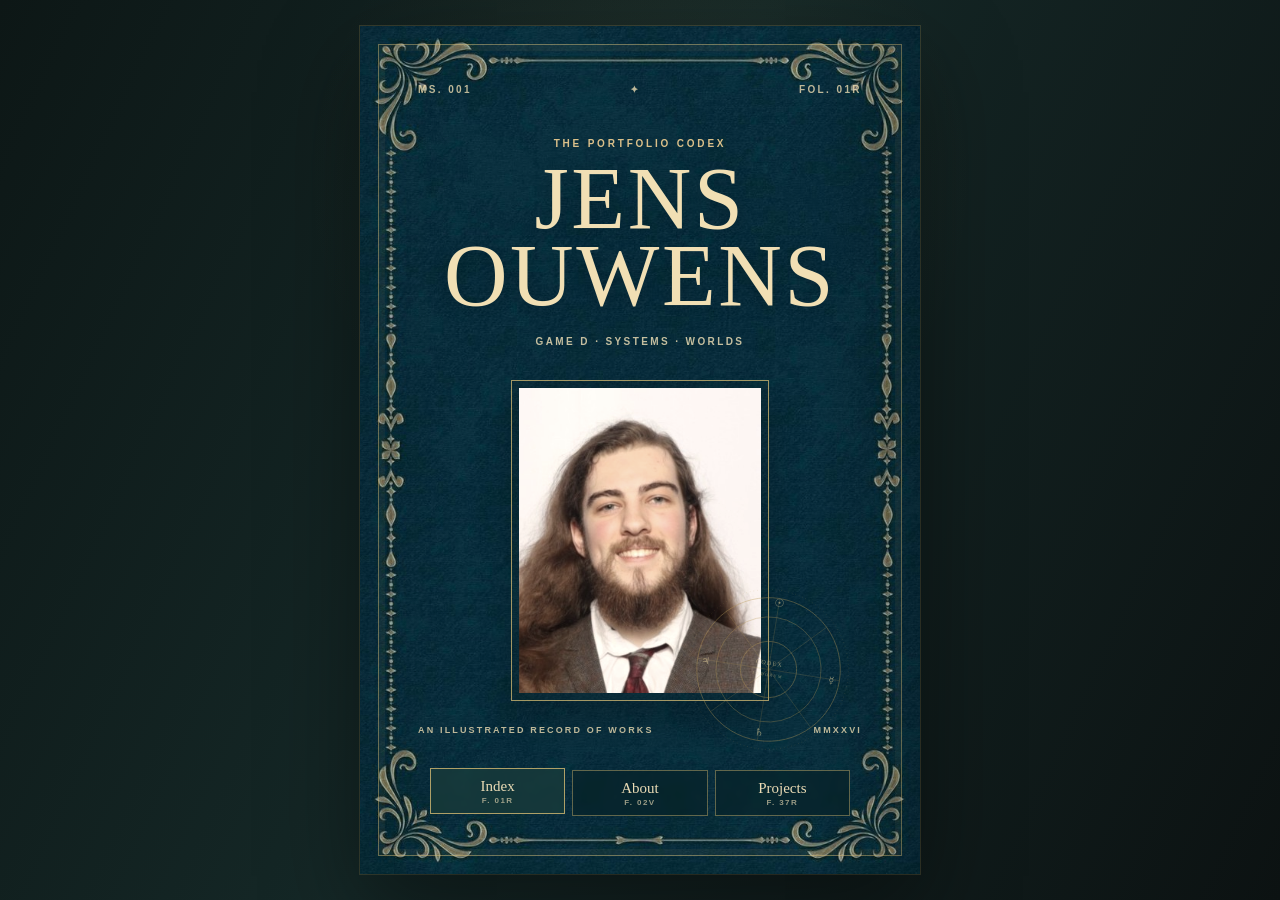
==== index.html @ c45a253c "Added: Porfolio files" ====
<!doctype html>
<html lang="en">
<head>
  <meta charset="utf-8">
  <meta name="viewport" content="width=device-width, initial-scale=1">
  <meta name="description" content="A game developer portfolio presented as a medieval scientific codex.">
  <title>The Portfolio Codex — Index</title>
  <link rel="stylesheet" href="style.css">
</head>
<body class="cover-page">
  <main class="cover-shell">
    <section class="book-cover" aria-label="Portfolio cover">
      <div class="cover-border" aria-hidden="true"></div>
      <div class="cover-topline">
        <span>MS. 001</span>
        <span>✦</span>
        <span>FOL. 01R</span>
      </div>

      <div class="cover-title">
        <p class="eyebrow">THE PORTFOLIO CODEX</p>
        <h1>JENS<br>OUWENS</h1>
        <p class="cover-subtitle">GAME D · SYSTEMS · WORLDS</p>
      </div>

      <div class="cover-portrait-wrap">
        <div class="portrait-frame">
          <img src="media/JensOuwensProfiel.jpg" alt="Portrait placeholder">
        </div>
        <img class="orbit-mark" src="media/ornament-wheel.svg" alt="" aria-hidden="true">
      </div>

      <div class="cover-note">
        <span>AN ILLUSTRATED RECORD OF WORKS</span>
        <span>MMXXVI</span>
      </div>

      <nav class="cover-nav" aria-label="Primary">
        <a class="current" href="index.html"><span>Index</span><small>F. 01R</small></a>
        <a href="about.html"><span>About</span><small>F. 02V</small></a>
        <a href="projects.html"><span>Projects</span><small>F. 37R</small></a>
      </nav>
    </section>
  </main>
  <script src="script.js"></script>
</body>
</html>
---- style.css ----
:root {
  --ink: #2b251c;
  --ink-soft: #615744;
  --paper: #e5d8b5;
  --paper-deep: #cdbb8a;
  --paper-light: #efe6c9;
  --green: #52644f;
  --green-dark: #33453a;
  --red: #7c4038;
  --gold: #b99b58;
  --line: rgba(62, 49, 33, .46);
  --line-light: rgba(239, 230, 201, .24);
  --shadow: rgba(24, 19, 13, .18);
  --serif: "Baskerville", "Palatino Linotype", "Book Antiqua", Georgia, serif;
  --sans: Inter, ui-sans-serif, -apple-system, BlinkMacSystemFont, "Segoe UI", sans-serif;
}

* { box-sizing: border-box; }
html { scroll-behavior: smooth; }
body {
  margin: 0;
  min-height: 100vh;
  color: var(--ink);
  background: #171714;
  font-family: var(--serif);
}
button, input, select { font: inherit; }
a { color: inherit; }
img { max-width: 100%; }

/* Cover */
.cover-page {
  background:
    radial-gradient(circle at 50% 20%, rgba(210, 180, 104, .07), transparent 35%),
    linear-gradient(115deg, #0d1716, #152827 45%, #0c1212);
  color: #eadbb5;
  overflow-x: hidden;
}
.cover-shell {
  min-height: 100vh;
  display: grid;
  place-items: center;
  padding: 26px;
}
.book-cover {
  position: relative;
  width: min(560px, 92vw);
  min-height: min(860px, calc(100vh - 52px));
  aspect-ratio: 736 / 1103;
  padding: clamp(30px, 5vw, 58px);
  display: flex;
  flex-direction: column;
  align-items: center;
  justify-content: space-between;
  overflow: hidden;
  background:
    linear-gradient(rgba(6, 37, 41, .18), rgba(6, 37, 41, .18)),
    url("media/BookCover.jpg") center / cover no-repeat;
  box-shadow: 0 34px 90px rgba(0,0,0,.42), 0 0 0 1px rgba(218, 187, 109, .18);
  isolation: isolate;
}
.book-cover::after {
  content: "";
  position: absolute;
  inset: 0;
  background: linear-gradient(90deg, rgba(0,0,0,.08), transparent 18%, transparent 82%, rgba(0,0,0,.18));
  pointer-events: none;
}
.cover-border {
  position: absolute;
  inset: 18px;
  border: 1px solid rgba(220, 193, 124, .5);
  box-shadow: inset 0 0 0 6px rgba(222, 191, 116, .06);
  pointer-events: none;
  z-index: 0;
}
.cover-topline, .cover-note {
  width: 100%;
  display: flex;
  justify-content: space-between;
  gap: 10px;
  position: relative;
  z-index: 2;
  font: 600 10px/1.2 var(--sans);
  letter-spacing: .24em;
  text-transform: uppercase;
  color: rgba(241, 223, 179, .78);
}
.cover-title {
  position: relative;
  z-index: 2;
  text-align: center;
  margin-top: 20px;
}
.eyebrow, .section-kicker {
  margin: 0 0 10px;
  font: 700 10px/1.2 var(--sans);
  letter-spacing: .28em;
  text-transform: uppercase;
}
.cover-title .eyebrow { color: #dbc08a; }
.cover-title h1 {
  margin: 0;
  font: 500 clamp(48px, 9vw, 88px)/.88 var(--serif);
  letter-spacing: .03em;
  color: #f1dfb4;
  text-shadow: 0 3px 18px rgba(0,0,0,.24);
}
.cover-subtitle {
  margin: 20px 0 0;
  font: 600 10px/1.3 var(--sans);
  letter-spacing: .24em;
  color: rgba(239, 223, 182, .82);
}
.cover-portrait-wrap {
  position: relative;
  width: min(58%, 270px);
  aspect-ratio: 4 / 5;
  margin: 10px 0 2px;
  z-index: 2;
}
.portrait-frame {
  position: absolute;
  inset: 0;
  padding: 7px;
  border: 1px solid rgba(224, 194, 118, .72);
  background: rgba(12, 32, 31, .18);
  box-shadow: 0 22px 30px rgba(0,0,0,.2);
}
.portrait-frame img {
  width: 100%;
  height: 100%;
  display: block;
  object-fit: cover;
  filter: sepia(.12) saturate(.8);
}
.orbit-mark {
  position: absolute;
  width: 72%;
  aspect-ratio: 1;
  right: -36%;
  bottom: -19%;
  opacity: .58;
  transform: rotate(9deg);
}
.cover-note { font-size: 9px; }
.cover-nav {
  width: min(420px, 100%);
  display: grid;
  grid-template-columns: repeat(3, 1fr);
  margin-top: 12px;
  position: relative;
  z-index: 3;
  gap: 7px;
}
.cover-nav a {
  min-height: 46px;
  padding: 8px 10px;
  display: flex;
  flex-direction: column;
  align-items: center;
  justify-content: center;
  text-decoration: none;
  border: 1px solid rgba(224, 194, 118, .42);
  background: rgba(7, 31, 31, .44);
  backdrop-filter: blur(3px);
  transition: transform .18s ease, background .18s ease, border-color .18s ease;
}
.cover-nav a:hover, .cover-nav a.current {
  transform: translateY(-2px);
  background: rgba(29, 63, 59, .62);
  border-color: rgba(224, 194, 118, .76);
}
.cover-nav span { font-size: 15px; }
.cover-nav small {
  margin-top: 2px;
  font: 700 8px/1 var(--sans);
  letter-spacing: .18em;
  opacity: .65;
}

/* Common manuscript frame */
.folio-page, .detail-page {
  background:
    linear-gradient(rgba(18, 16, 12, .1), rgba(18, 16, 12, .1)),
    #1c1b17;
}
.page-frame {
  width: min(1500px, calc(100% - 28px));
  min-height: 100vh;
  margin: 0 auto;
  padding: 18px 0 26px;
}
.site-header, .detail-header {
  width: min(1240px, calc(100% - 30px));
  margin: 0 auto 10px;
  min-height: 56px;
  display: grid;
  grid-template-columns: 1fr auto 1fr;
  align-items: end;
  gap: 14px;
  color: #eee1bb;
}
.site-header nav {
  display: flex;
  justify-content: center;
  align-items: stretch;
  gap: 7px;
}
.site-header nav a {
  min-width: 120px;
  padding: 10px 18px 12px;
  border: 1px solid rgba(228, 208, 159, .28);
  border-bottom: none;
  text-decoration: none;
  font: 700 11px/1 var(--sans);
  letter-spacing: .12em;
  text-transform: uppercase;
  background: #292721;
}
.site-header nav a:hover, .site-header nav a.active {
  background: #e4d3a8;
  color: #2c251b;
  border-color: #e4d3a8;
}
.brand-mark, .folio-number {
  align-self: center;
  font: 700 10px/1.2 var(--sans);
  letter-spacing: .2em;
  text-transform: uppercase;
  text-decoration: none;
}
.brand-mark span {
  margin-right: 6px;
  color: #d7b868;
  font-size: 18px;
  vertical-align: -2px;
}
.folio-number { text-align: right; opacity: .72; }

.folio-sheet {
  position: relative;
  width: min(1240px, calc(100% - 30px));
  margin: 0 auto;
  padding: clamp(28px, 4vw, 50px);
  background:
    linear-gradient(rgba(239, 228, 194, .07), rgba(239, 228, 194, .07)),
    url("media/Parchement.jpg") center / cover fixed;
  box-shadow: 0 18px 48px rgba(0,0,0,.32), 0 0 0 1px rgba(238, 220, 176, .18);
  overflow: hidden;
}
.folio-sheet::before {
  content: "";
  position: absolute;
  inset: 14px;
  border: 1px solid rgba(60, 46, 31, .28);
  pointer-events: none;
}
.folio-sheet::after {
  content: "";
  position: absolute;
  top: 0;
  right: 0;
  width: 44%;
  height: 100%;
  background: linear-gradient(90deg, transparent, rgba(83, 68, 39, .08));
  pointer-events: none;
}
.sheet-corner {
  position: relative;
  z-index: 1;
  font: 700 9px/1.2 var(--sans);
  letter-spacing: .25em;
  text-transform: uppercase;
  color: var(--ink-soft);
}
.sheet-rule, .detail-divider {
  height: 1px;
  background: var(--line);
  margin: 14px 0 28px;
}

/* About */
.about-hero {
  position: relative;
  z-index: 1;
  display: grid;
  grid-template-columns: 1.05fr .85fr .55fr;
  gap: clamp(20px, 3vw, 44px);
  align-items: start;
}
.about-copy h1, .projects-heading h1, .detail-hero h1 {
  margin: 0 0 16px;
  font-weight: 500;
  font-size: clamp(44px, 6vw, 74px);
  line-height: .96;
}
.about-copy .lede {
  max-width: 44rem;
  margin: 0 0 18px;
  font-size: clamp(19px, 2.2vw, 28px);
  line-height: 1.22;
}
.about-copy p:not(.section-kicker):not(.lede):not(.pull-quote) {
  max-width: 40rem;
  color: #4c4333;
  line-height: 1.75;
}
.pull-quote {
  max-width: 28rem;
  margin: 28px 0 0;
  padding: 14px 0 0 18px;
  border-left: 2px solid var(--red);
  font-size: 20px;
  font-style: italic;
  color: var(--green-dark);
}
.portrait-figure { margin: 0; }
.portrait-figure img {
  width: 100%;
  display: block;
  aspect-ratio: 4 / 5;
  object-fit: cover;
  border: 1px solid rgba(64, 48, 30, .5);
  padding: 8px;
  background: rgba(240, 231, 203, .4);
}
.portrait-figure figcaption, .detail-hero-image figcaption, .gallery-grid figcaption {
  margin-top: 8px;
  display: flex;
  justify-content: space-between;
  gap: 10px;
  font: 700 9px/1.4 var(--sans);
  letter-spacing: .14em;
  text-transform: uppercase;
  color: #6b604d;
}
.marginalia {
  padding-left: 20px;
  border-left: 1px solid var(--line);
  color: #5b503f;
  font-size: 13px;
  line-height: 1.6;
}
.marginalia p { margin: 0 0 24px; }
.marginalia-symbol {
  color: var(--red);
  font-size: 34px;
  margin-bottom: 16px;
}
.ornament-divider {
  position: relative;
  z-index: 1;
  display: grid;
  grid-template-columns: auto 1fr auto 1fr auto;
  gap: 10px;
  align-items: center;
  margin: 36px 0;
  color: var(--red);
}
.ornament-divider i { display: block; height: 1px; background: var(--line); }
.about-columns {
  position: relative;
  z-index: 1;
  display: grid;
  grid-template-columns: 1.3fr .7fr;
  gap: 28px;
}
.ink-panel {
  padding: 24px;
  border-top: 1px solid var(--line);
  border-bottom: 1px solid var(--line);
}
.ink-panel h2 { margin: 0 0 20px; font-size: 28px; font-weight: 500; }
.skill-matrix { display: grid; grid-template-columns: 1fr 1fr; gap: 1px; border-top: 1px solid var(--line); }
.skill-matrix div {
  display: grid;
  grid-template-columns: 30px 1fr;
  gap: 4px 10px;
  padding: 14px 0;
  border-bottom: 1px solid var(--line);
}
.skill-matrix span { font: 700 9px/1.5 var(--sans); letter-spacing: .12em; color: var(--red); }
.skill-matrix b { font-size: 17px; font-weight: 600; }
.skill-matrix em { grid-column: 2; font-style: normal; font-size: 12px; color: #776c58; }
.tool-list { display: flex; flex-wrap: wrap; gap: 7px; margin-bottom: 28px; }
.tool-list span, .tag {
  display: inline-flex;
  align-items: center;
  min-height: 27px;
  padding: 4px 9px;
  border: 1px solid rgba(65, 50, 31, .28);
  background: rgba(244, 233, 201, .45);
  font: 700 10px/1.1 var(--sans);
  letter-spacing: .06em;
  text-transform: uppercase;
}
.mini-diagram svg { width: 100%; height: auto; overflow: visible; }
.mini-diagram circle, .mini-diagram path { fill: none; stroke: rgba(77, 95, 73, .72); stroke-width: 1; }
.mini-diagram text { font: 700 9px var(--sans); letter-spacing: .08em; fill: #5f5544; text-anchor: middle; }
.experience-strip {
  position: relative;
  z-index: 1;
  margin-top: 28px;
  display: grid;
  grid-template-columns: .5fr 1.5fr;
  gap: 30px;
  padding: 18px 0 2px;
  border-top: 1px solid var(--line);
  border-bottom: 1px solid var(--line);
}
.experience-strip div { display: flex; gap: 12px; align-items: baseline; }
.experience-strip span { color: var(--red); font: 700 10px var(--sans); letter-spacing: .14em; }
.experience-strip strong { font-size: 19px; font-weight: 600; }
.experience-strip p { margin: 0; line-height: 1.7; color: #564c3c; }

/* Projects index */
.projects-heading {
  position: relative;
  z-index: 1;
  display: grid;
  grid-template-columns: 1fr auto;
  align-items: end;
  gap: 30px;
}
.projects-heading p:not(.section-kicker) { margin: 0; color: #5b503f; font-size: 15px; }
.catalogue-mark {
  width: 160px;
  height: 112px;
  position: relative;
  display: grid;
  place-items: center;
  border: 1px solid var(--line);
}
.catalogue-mark::before, .catalogue-mark::after {
  content: "";
  position: absolute;
  inset: 12px;
  border: 1px dashed rgba(79, 67, 48, .38);
}
.catalogue-mark::after { inset: 28px 40px; border-radius: 50%; }
.catalogue-mark span { position: absolute; font-size: 17px; }
.catalogue-mark span:nth-child(1) { left: 17px; top: 14px; color: var(--red); }
.catalogue-mark span:nth-child(2) { right: 17px; top: 14px; color: var(--green); }
.catalogue-mark span:nth-child(3) { bottom: 13px; left: 50%; transform: translateX(-50%); color: #6f644d; }
.filter-rail {
  position: relative;
  z-index: 2;
  display: grid;
  grid-template-columns: 1.7fr repeat(4, minmax(120px, 1fr)) auto;
  gap: 8px;
  padding: 20px 0 16px;
  margin-top: 28px;
  border-top: 1px solid var(--line);
  border-bottom: 1px solid var(--line);
}
.filter-rail label { display: flex; flex-direction: column; gap: 7px; }
.filter-rail label span {
  font: 700 8px/1 var(--sans);
  letter-spacing: .16em;
  text-transform: uppercase;
  color: #655a49;
}
.filter-rail input, .filter-rail select {
  width: 100%;
  height: 40px;
  border: 1px solid rgba(65, 50, 31, .38);
  background: rgba(241, 231, 201, .55);
  color: var(--ink);
  padding: 0 10px;
  outline: none;
  border-radius: 0;
}
.filter-rail input:focus, .filter-rail select:focus { border-color: var(--green); box-shadow: inset 0 0 0 1px rgba(82, 100, 79, .14); }
.text-button {
  align-self: end;
  height: 40px;
  padding: 0 13px;
  border: 1px solid rgba(65, 50, 31, .38);
  background: transparent;
  cursor: pointer;
  font: 700 9px var(--sans);
  letter-spacing: .14em;
  text-transform: uppercase;
}
.text-button:hover { background: rgba(82, 100, 79, .09); }
.filter-status {
  position: relative;
  z-index: 1;
  display: flex;
  justify-content: space-between;
  gap: 20px;
  padding: 12px 0 6px;
  color: #776c58;
  font: 700 9px/1.4 var(--sans);
  letter-spacing: .12em;
  text-transform: uppercase;
}
.project-grid {
  position: relative;
  z-index: 1;
  display: grid;
  grid-template-columns: repeat(2, minmax(0, 1fr));
  gap: 26px;
  padding-top: 18px;
}
.project-card {
  display: flex;
  flex-direction: column;
  text-decoration: none;
  border: 1px solid rgba(61, 48, 32, .35);
  background: rgba(242, 232, 205, .46);
  transition: transform .18s ease, box-shadow .18s ease, border-color .18s ease;
}
.project-card:hover {
  transform: translateY(-4px);
  border-color: rgba(83, 101, 79, .65);
  box-shadow: 0 15px 25px rgba(55, 45, 30, .12);
}
.project-card.is-template { border-style: dashed; }
.project-card-image { position: relative; aspect-ratio: 1.58 / 1; overflow: hidden; background: #d6c393; }
.project-card-image img { width: 100%; height: 100%; object-fit: cover; display: block; transition: transform .35s ease; }
.project-card:hover .project-card-image img { transform: scale(1.025); }
.folio-chip {
  position: absolute;
  top: 10px;
  right: 10px;
  padding: 5px 7px;
  background: rgba(27, 26, 21, .74);
  color: #efe4c5;
  font: 700 8px var(--sans);
  letter-spacing: .14em;
}
.project-card-body { padding: 17px 18px 16px; }
.project-card-kicker { color: var(--red); font: 700 8px var(--sans); letter-spacing: .18em; text-transform: uppercase; }
.project-card h2 { margin: 8px 0 7px; font-size: 27px; line-height: 1; font-weight: 500; }
.project-card p { margin: 0; color: #625947; font-size: 14px; line-height: 1.6; min-height: 45px; }
.project-meta { margin-top: 15px; display: flex; flex-wrap: wrap; gap: 6px; }
.project-meta span {
  padding-right: 8px;
  border-right: 1px solid var(--line);
  font: 700 8px var(--sans);
  letter-spacing: .12em;
  text-transform: uppercase;
  color: #6a5e4b;
}
.project-meta span:last-child { border-right: 0; }
.empty-state { position: relative; z-index: 1; padding: 60px 20px; text-align: center; color: #6c604f; }
.load-error {
  display: grid;
  gap: 8px;
  padding: 30px;
  border: 1px dashed rgba(124,64,56,.5);
  background: rgba(124,64,56,.05);
  color: #654e49;
}
.load-error strong { font-size: 18px; }
.load-error small { color: #746857; line-height: 1.5; }
.load-error a { color: var(--green-dark); }

/* Project detail */
.detail-header { align-items: center; min-height: 52px; font: 700 9px var(--sans); letter-spacing: .16em; text-transform: uppercase; }
.detail-header > span:nth-child(2) { opacity: .6; }
.back-link { text-decoration: none; color: #eadcb8; }
.back-link:hover { text-decoration: underline; }
.detail-sheet { min-height: calc(100vh - 90px); }
.detail-hero {
  position: relative;
  z-index: 1;
  display: grid;
  grid-template-columns: 1fr auto;
  gap: 24px;
  align-items: end;
}
.detail-hook { max-width: 50rem; margin: 0; font-size: 19px; line-height: 1.45; color: #5b503f; }
.detail-stamp {
  min-width: 114px;
  padding: 10px 12px;
  border: 1px solid rgba(124, 64, 56, .46);
  text-align: center;
  color: var(--red);
  font: 700 9px var(--sans);
  letter-spacing: .14em;
  text-transform: uppercase;
  transform: rotate(-2deg);
}
.detail-hero-image {
  position: relative;
  z-index: 1;
  margin: 0;
}
.detail-hero-image img {
  width: 100%;
  display: block;
  aspect-ratio: 1.75 / 1;
  object-fit: cover;
  border: 1px solid rgba(62, 48, 31, .48);
  background: #d6c393;
}
.detail-meta-grid {
  position: relative;
  z-index: 1;
  display: grid;
  grid-template-columns: repeat(4, 1fr);
  margin-top: 20px;
  border-top: 1px solid var(--line);
  border-bottom: 1px solid var(--line);
}
.detail-meta-grid div { padding: 15px 16px; border-right: 1px solid var(--line); }
.detail-meta-grid div:last-child { border-right: 0; }
.detail-meta-grid span { display: block; margin-bottom: 7px; font: 700 8px var(--sans); letter-spacing: .18em; color: #706451; }
.detail-meta-grid strong { font-size: 16px; font-weight: 600; line-height: 1.35; }
.detail-intro-grid {
  position: relative;
  z-index: 1;
  display: grid;
  grid-template-columns: 1.4fr .6fr;
  gap: 35px;
  padding: 30px 0;
}
.detail-summary p:last-child { max-width: 54rem; margin: 0; font-size: 20px; line-height: 1.55; color: #443b2d; }
.detail-stack { padding-left: 24px; border-left: 1px solid var(--line); }
.spaced { margin-top: 24px; }
.tag-cloud { display: flex; flex-wrap: wrap; gap: 6px; }
.detail-sections { position: relative; z-index: 1; border-top: 1px solid var(--line); }
.detail-section {
  display: grid;
  grid-template-columns: 70px 1fr;
  gap: 20px;
  padding: 26px 0;
  border-bottom: 1px solid var(--line);
}
.section-number { color: var(--red); font: 700 13px var(--sans); letter-spacing: .16em; }
.detail-section h2 { margin: 0 0 8px; font-size: 28px; font-weight: 500; }
.detail-section p:last-child { max-width: 56rem; margin: 0; line-height: 1.75; color: #554b3a; }
.contribution-grid {
  position: relative;
  z-index: 1;
  display: grid;
  grid-template-columns: 1fr 1fr;
  gap: 28px;
  padding: 30px 0;
}
.contribution-grid article { border-top: 1px solid var(--line); }
.paper-list > div, .paper-list > a, .paper-list > span { border-bottom: 1px solid var(--line); }
.paper-list > div {
  display: grid;
  grid-template-columns: 32px 1fr;
  gap: 12px;
  padding: 12px 0;
}
.paper-list > div span { color: var(--red); font: 700 9px var(--sans); letter-spacing: .12em; }
.paper-list p { margin: 0; line-height: 1.55; color: #5a503f; }
.paper-list > a, .paper-list > span {
  display: flex;
  justify-content: space-between;
  gap: 10px;
  padding: 12px 0;
  text-decoration: none;
  color: var(--green-dark);
}
.paper-list > a:hover { color: var(--red); }
.quiet { color: #776d59 !important; }
.gallery-section { position: relative; z-index: 1; border-top: 1px solid var(--line); padding-top: 24px; }
.gallery-heading { display: flex; justify-content: space-between; gap: 15px; align-items: baseline; }
.gallery-heading > span { font: 700 8px var(--sans); letter-spacing: .14em; color: #736957; }
.gallery-grid { display: grid; grid-template-columns: repeat(2, 1fr); gap: 18px; }
.gallery-grid figure { margin: 0; }
.gallery-grid img { width: 100%; height: 100%; aspect-ratio: 1.5 / 1; object-fit: cover; display: block; border: 1px solid rgba(62, 48, 31, .42); background: #d4c08d; }
.gallery-grid figcaption { justify-content: flex-start; }
.colophon {
  position: relative;
  z-index: 1;
  display: flex;
  justify-content: space-between;
  gap: 16px;
  padding-top: 30px;
  margin-top: 30px;
  border-top: 1px solid var(--line);
  color: #6d6250;
  font: 700 9px/1.5 var(--sans);
  letter-spacing: .08em;
  text-transform: uppercase;
}
.colophon a { color: var(--green-dark); text-decoration: none; }

.site-footer {
  width: min(1240px, calc(100% - 30px));
  margin: 14px auto 0;
  padding: 11px 2px 0;
  display: flex;
  justify-content: space-between;
  gap: 14px;
  color: #ab9b75;
  font: 700 8px/1.4 var(--sans);
  letter-spacing: .13em;
  text-transform: uppercase;
}
.site-footer a { color: #d7c59a; text-decoration: none; }
.site-footer a:hover { text-decoration: underline; }

@media (max-width: 980px) {
  .site-header { grid-template-columns: 1fr; gap: 10px; }
  .site-header nav { justify-content: flex-start; }
  .folio-number { display: none; }
  .about-hero { grid-template-columns: 1fr 1fr; }
  .about-copy { grid-column: 1 / -1; }
  .marginalia { grid-column: 2; grid-row: 2; }
  .about-columns { grid-template-columns: 1fr; }
  .filter-rail { grid-template-columns: 1.4fr 1fr 1fr 1fr 1fr; }
  .search-field { grid-column: 1 / -1; }
  .text-button { justify-self: start; }
  .detail-intro-grid { grid-template-columns: 1fr; }
  .detail-stack { padding-left: 0; padding-top: 20px; border-left: 0; border-top: 1px solid var(--line); }
}

@media (max-width: 720px) {
  .cover-shell { padding: 10px; }
  .book-cover { min-height: calc(100vh - 20px); padding: 34px 26px 24px; }
  .cover-portrait-wrap { width: min(58%, 230px); }
  .page-frame { width: 100%; padding-top: 10px; }
  .site-header, .detail-header, .folio-sheet, .site-footer { width: calc(100% - 18px); }
  .site-header nav { overflow-x: auto; padding-bottom: 0; }
  .site-header nav a { min-width: 96px; padding-inline: 12px; }
  .folio-sheet { padding: 26px 22px; }
  .projects-heading { grid-template-columns: 1fr; }
  .catalogue-mark { width: 135px; height: 95px; }
  .filter-rail { grid-template-columns: 1fr 1fr; }
  .search-field { grid-column: 1 / -1; }
  .project-grid { grid-template-columns: 1fr; }
  .detail-hero { grid-template-columns: 1fr; }
  .detail-stamp { justify-self: start; }
  .detail-meta-grid { grid-template-columns: 1fr 1fr; }
  .detail-meta-grid div:nth-child(2) { border-right: 0; }
  .detail-meta-grid div:nth-child(1), .detail-meta-grid div:nth-child(2) { border-bottom: 1px solid var(--line); }
  .detail-meta-grid div:nth-child(3), .detail-meta-grid div:nth-child(4) { border-bottom: 0; }
  .detail-section { grid-template-columns: 44px 1fr; }
  .contribution-grid, .gallery-grid { grid-template-columns: 1fr; }
  .site-footer { flex-direction: column; }
}

@media (prefers-reduced-motion: reduce) {
  html { scroll-behavior: auto; }
  *, *::before, *::after { transition: none !important; }
}
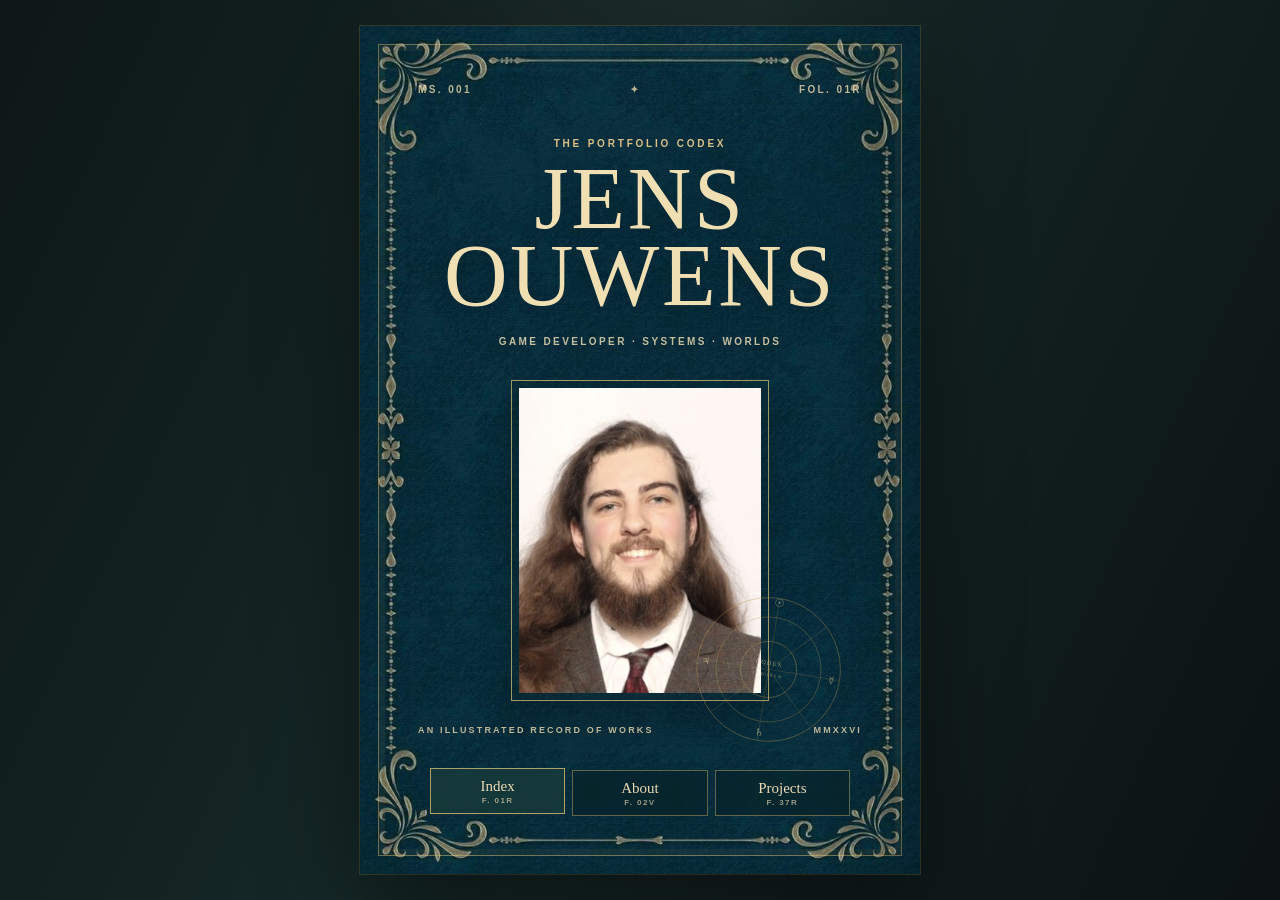
==== commit 3e1169a7: "Update index.html" ====
--- a/index.html
+++ b/index.html
@@ -20,7 +20,7 @@
       <div class="cover-title">
         <p class="eyebrow">THE PORTFOLIO CODEX</p>
         <h1>JENS<br>OUWENS</h1>
-        <p class="cover-subtitle">GAME D · SYSTEMS · WORLDS</p>
+        <p class="cover-subtitle">GAME DEVELOPER · SYSTEMS · WORLDS</p>
       </div>
 
       <div class="cover-portrait-wrap">
